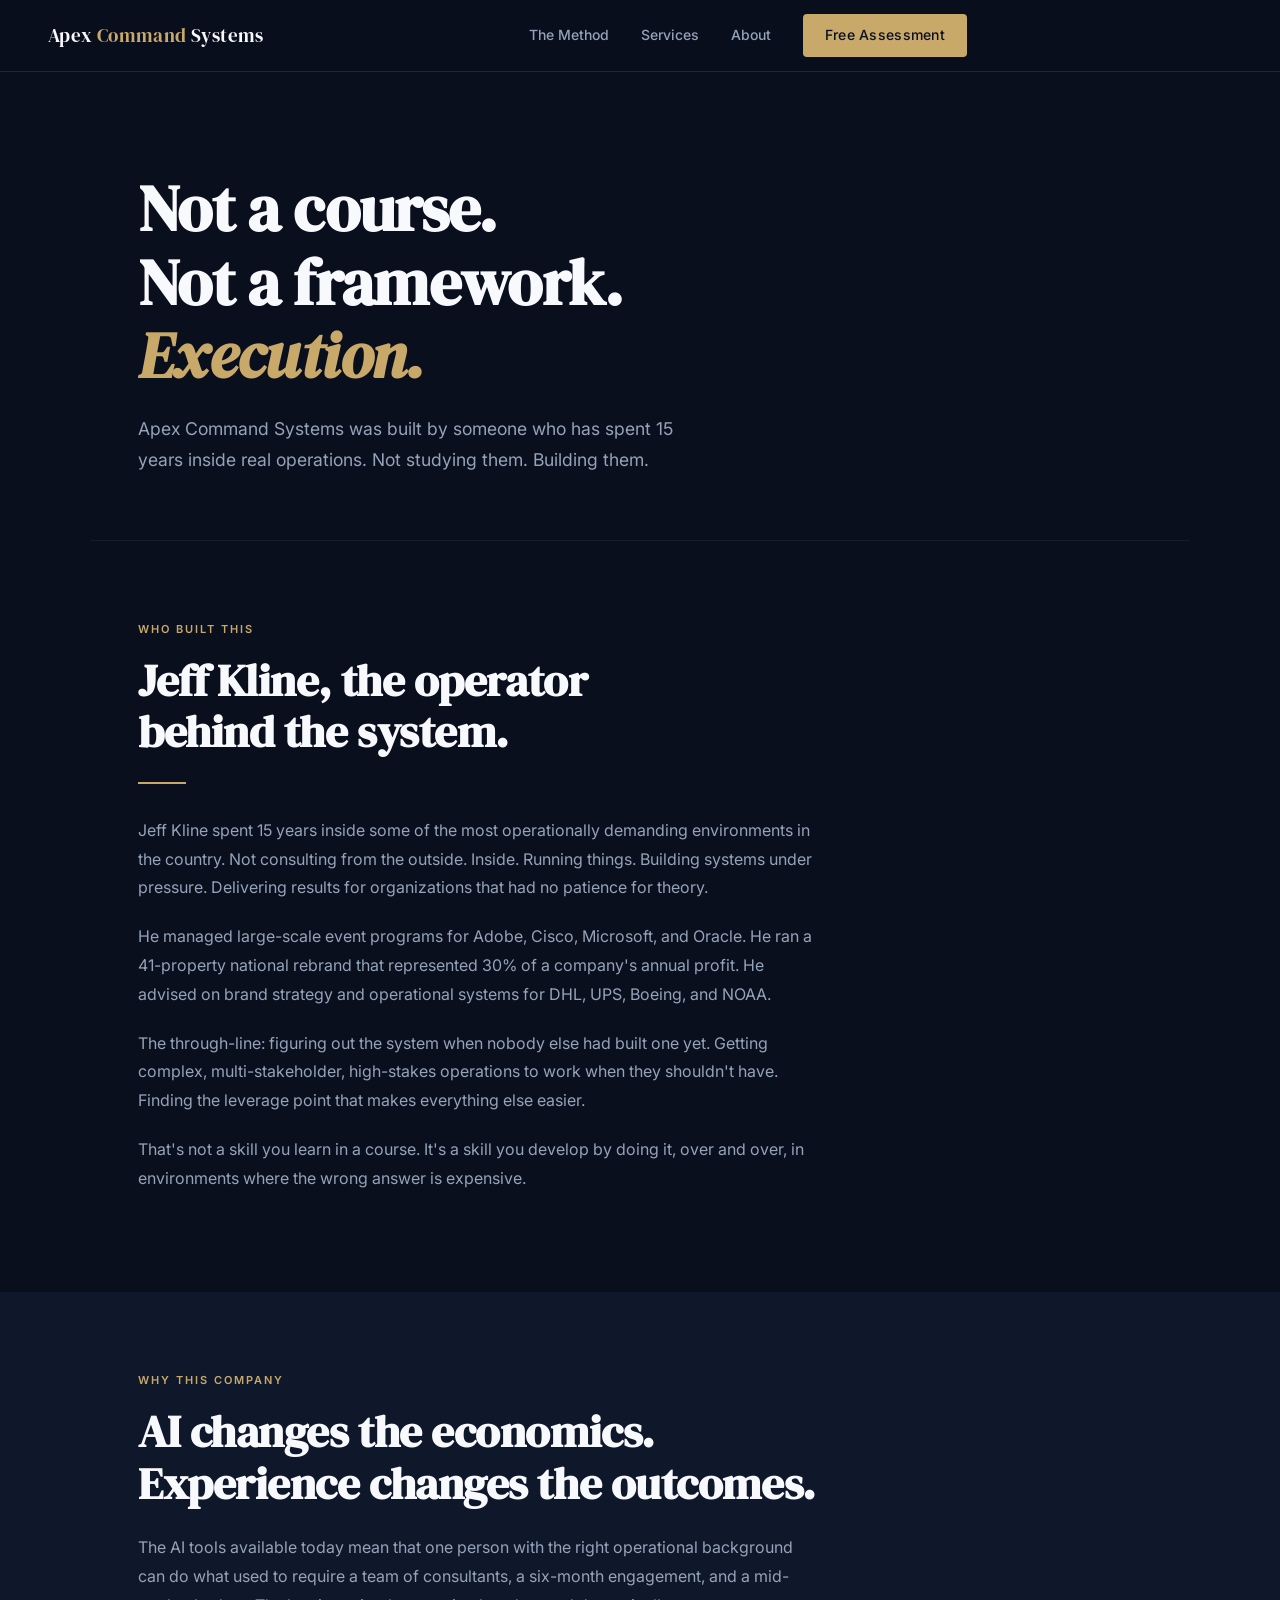
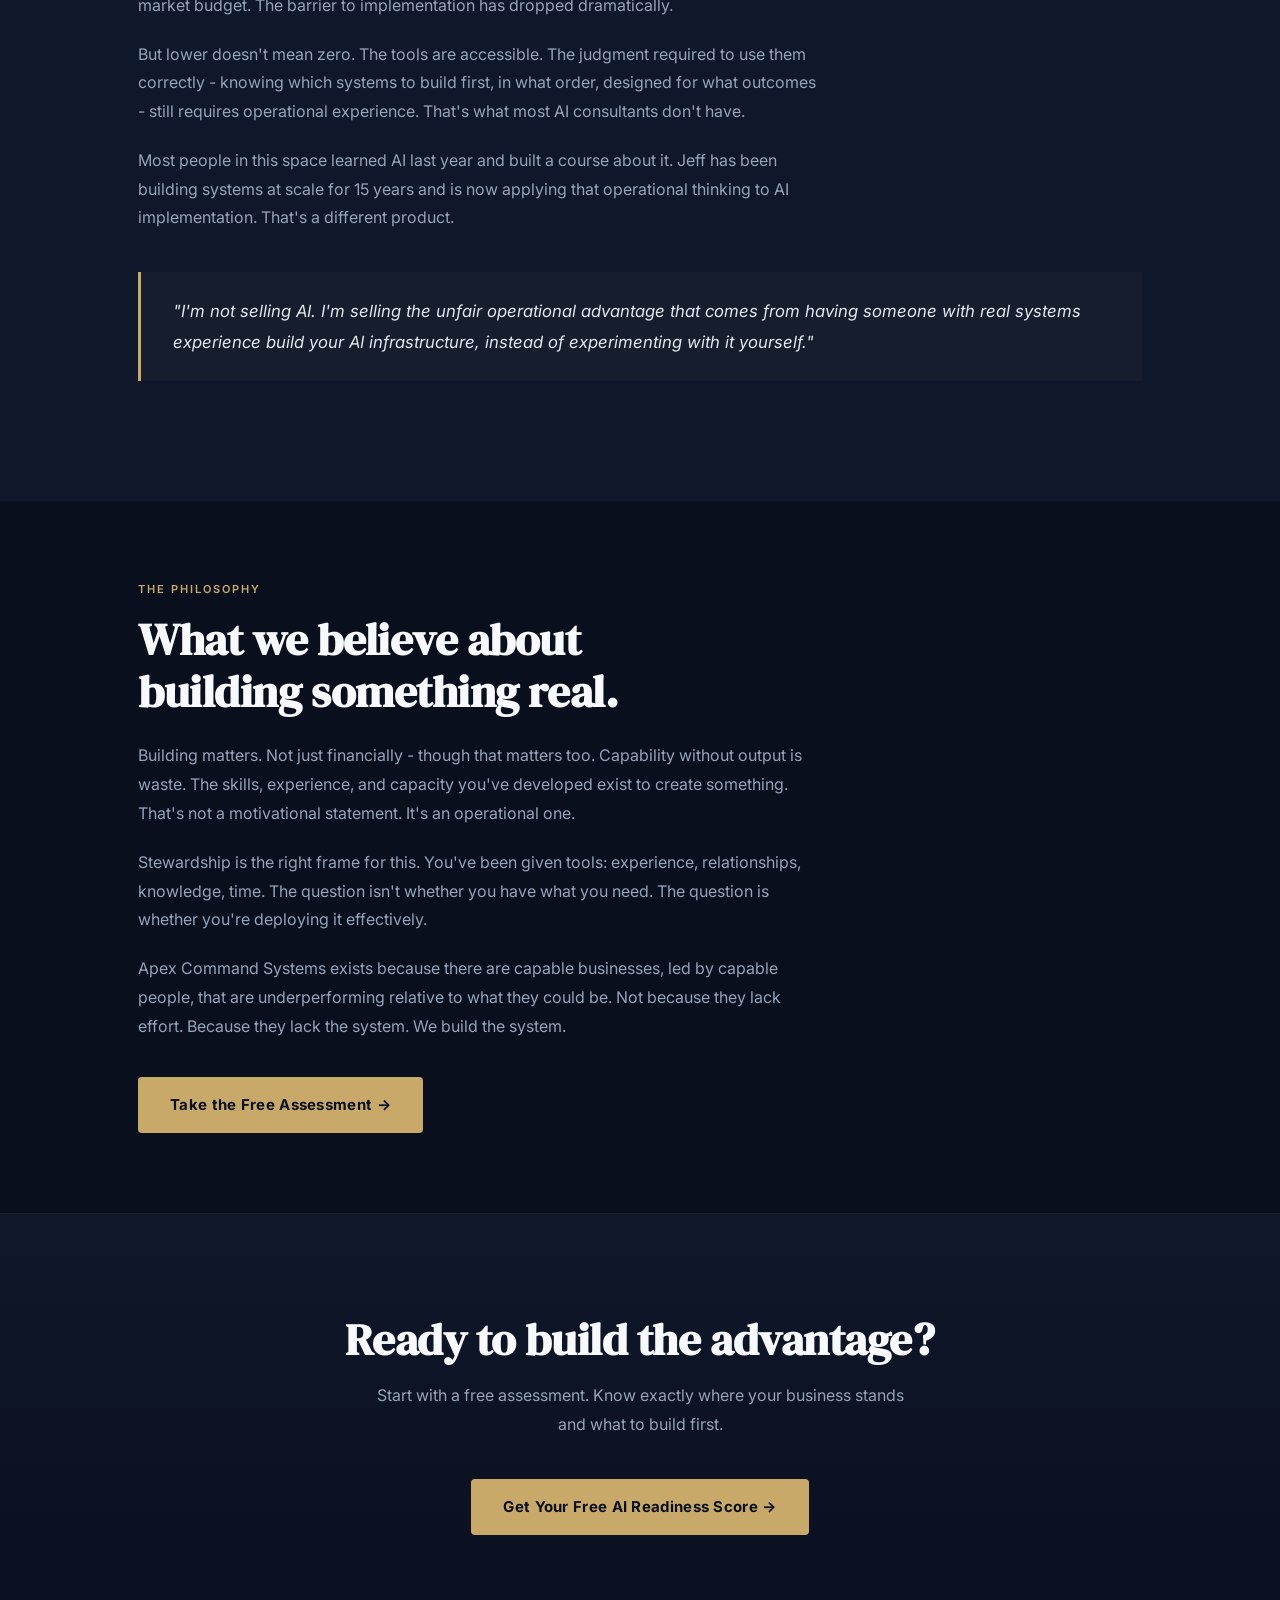
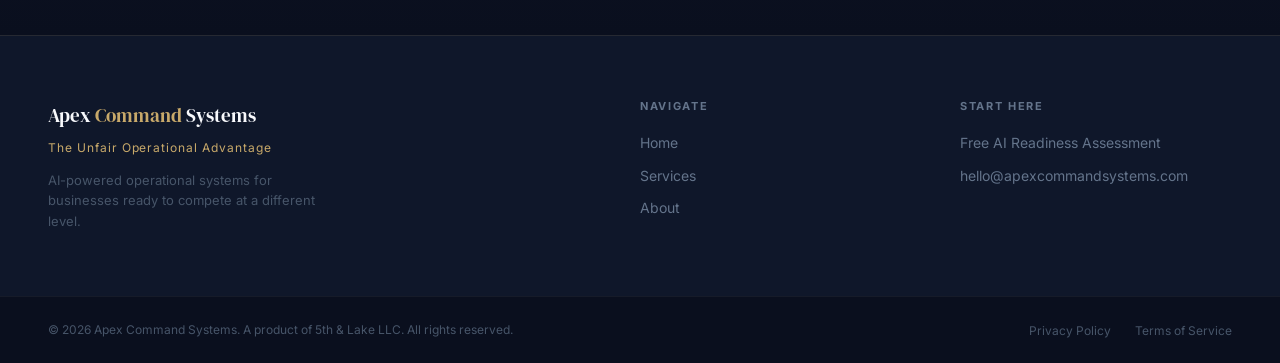
==== about.html @ 67a76ac7 "Update email addresses across site" ====
<!DOCTYPE html>
<html lang="en">
<head>
  <meta charset="UTF-8">
  <meta name="viewport" content="width=device-width, initial-scale=1.0">
  <title>About | Apex Command Systems</title>
  <meta name="description" content="Apex Command Systems was built by Jeff Kline: 15 years of large-scale operational execution applied to AI implementation for businesses that are done waiting.">
  <link rel="preconnect" href="https://fonts.googleapis.com">
  <link rel="preconnect" href="https://fonts.gstatic.com" crossorigin>
  <link href="https://fonts.googleapis.com/css2?family=DM+Serif+Display:ital@0;1&family=Inter:wght@300;400;500;600;700&display=swap" rel="stylesheet">
  <link rel="icon" type="image/svg+xml" href="/favicon.svg">
  <link rel="stylesheet" href="/style.css">
</head>
<body>

  <nav>
    <div><a href="/" class="nav-logo">Apex <span>Command</span> Systems</a></div>
    <div class="nav-links" id="navLinks">
      <a href="/#methodology">The Method</a>
      <a href="/services.html">Services</a>
      <a href="/about.html">About</a>
      <a href="/assessment.html" class="nav-cta">Free Assessment</a>
    </div>
    <div class="hamburger" onclick="toggleNav()"><span></span><span></span><span></span></div>
  </nav>

  <div class="page-header">
    <h1>Not a course.<br>Not a framework.<br><em>Execution.</em></h1>
    <p>Apex Command Systems was built by someone who has spent 15 years inside real operations. Not studying them. Building them.</p>
  </div>

  <div class="section">
    <span class="section-label">Who Built This</span>
    <h2 class="section-heading">Jeff Kline, the operator<br>behind the system.</h2>
    <div class="divider"></div>
    <p class="section-body">Jeff Kline spent 15 years inside some of the most operationally demanding environments in the country. Not consulting from the outside. Inside. Running things. Building systems under pressure. Delivering results for organizations that had no patience for theory.</p>
    <p class="section-body">He managed large-scale event programs for Adobe, Cisco, Microsoft, and Oracle. He ran a 41-property national rebrand that represented 30% of a company's annual profit. He advised on brand strategy and operational systems for DHL, UPS, Boeing, and NOAA.</p>
    <p class="section-body">The through-line: figuring out the system when nobody else had built one yet. Getting complex, multi-stakeholder, high-stakes operations to work when they shouldn't have. Finding the leverage point that makes everything else easier.</p>
    <p class="section-body">That's not a skill you learn in a course. It's a skill you develop by doing it, over and over, in environments where the wrong answer is expensive.</p>
  </div>

  <div class="dark-section">
    <div class="section">
      <span class="section-label">Why This Company</span>
      <h2 class="section-heading">AI changes the economics.<br>Experience changes the outcomes.</h2>
      <p class="section-body">The AI tools available today mean that one person with the right operational background can do what used to require a team of consultants, a six-month engagement, and a mid-market budget. The barrier to implementation has dropped dramatically.</p>
      <p class="section-body">But lower doesn't mean zero. The tools are accessible. The judgment required to use them correctly - knowing which systems to build first, in what order, designed for what outcomes - still requires operational experience. That's what most AI consultants don't have.</p>
      <p class="section-body">Most people in this space learned AI last year and built a course about it. Jeff has been building systems at scale for 15 years and is now applying that operational thinking to AI implementation. That's a different product.</p>
      <div class="pull-quote">
        <p>"I'm not selling AI. I'm selling the unfair operational advantage that comes from having someone with real systems experience build your AI infrastructure, instead of experimenting with it yourself."</p>
      </div>
    </div>
  </div>

  <div class="section">
    <span class="section-label">The Philosophy</span>
    <h2 class="section-heading">What we believe about<br>building something real.</h2>
    <p class="section-body">Building matters. Not just financially - though that matters too. Capability without output is waste. The skills, experience, and capacity you've developed exist to create something. That's not a motivational statement. It's an operational one.</p>
    <p class="section-body">Stewardship is the right frame for this. You've been given tools: experience, relationships, knowledge, time. The question isn't whether you have what you need. The question is whether you're deploying it effectively.</p>
    <p class="section-body">Apex Command Systems exists because there are capable businesses, led by capable people, that are underperforming relative to what they could be. Not because they lack effort. Because they lack the system. We build the system.</p>
    <a href="/assessment.html" class="btn-primary" style="margin-top: 16px; display: inline-block;">Take the Free Assessment →</a>
  </div>

  <div class="cta-section">
    <h2 class="section-heading">Ready to build the advantage?</h2>
    <p class="section-body">Start with a free assessment. Know exactly where your business stands and what to build first.</p>
    <a href="/assessment.html" class="btn-primary">Get Your Free AI Readiness Score →</a>
  </div>

  <footer>
    <div class="footer-brand">
      <div class="logo">Apex <span>Command</span> Systems</div>
      <div class="tagline">The Unfair Operational Advantage</div>
      <div class="desc">AI-powered operational systems for businesses ready to compete at a different level.</div>
    </div>
    <div class="footer-col">
      <h4>Navigate</h4>
      <a href="/">Home</a>
      <a href="/services.html">Services</a>
      <a href="/about.html">About</a>
    </div>
    <div class="footer-col">
      <h4>Start Here</h4>
      <a href="/assessment.html">Free AI Readiness Assessment</a>
      <a href="mailto:hello@apexcommandsystems.com">hello@apexcommandsystems.com</a>
    </div>
  </footer>
  <div class="footer-bottom">
    <p>© 2026 Apex Command Systems. A product of 5th &amp; Lake LLC. All rights reserved.</p>
    <div><a href="/privacy.html">Privacy Policy</a><a href="/terms.html">Terms of Service</a></div>
  </div>
  <script>function toggleNav(){document.getElementById('navLinks').classList.toggle('open');}</script>
</body>
</html>
---- style.css ----
/* ============================================
   APEX COMMAND SYSTEMS — Design System
   Premium / Executive / Operator
   ============================================ */

:root {
  --navy:      #0A0F1E;
  --navy-2:    #0F172A;
  --navy-3:    #1E293B;
  --navy-4:    #2D3F55;
  --gold:      #C8A96A;
  --gold-light:#DFC08A;
  --white:     #F8F9FC;
  --gray-1:    #E2E8F0;
  --gray-2:    #94A3B8;
  --gray-3:    #64748B;
  --gray-4:    #475569;
  --green:     #22C55E;
  --red:       #EF4444;
  --accent:    var(--gold);
  --bg:        var(--navy);
  --bg-2:      var(--navy-2);
  --bg-3:      var(--navy-3);
  --text:      var(--white);
}

*, *::before, *::after { box-sizing: border-box; margin: 0; padding: 0; }

html { scroll-behavior: smooth; }

body {
  font-family: 'Inter', -apple-system, sans-serif;
  background: var(--bg);
  color: var(--text);
  font-size: 16px;
  line-height: 1.6;
  -webkit-font-smoothing: antialiased;
}

/* ── TYPOGRAPHY ── */
h1, h2, h3, h4 {
  font-family: 'DM Serif Display', Georgia, serif;
  line-height: 1.15;
  letter-spacing: -0.01em;
}
h1 { font-size: clamp(2.4rem, 5vw, 4rem); color: var(--white); }
h2 { font-size: clamp(1.8rem, 3.5vw, 2.8rem); color: var(--white); }
h3 { font-size: 1.4rem; color: var(--white); }
h4 { font-size: 1.1rem; font-family: 'Inter', sans-serif; font-weight: 600; }
em { font-style: italic; color: var(--gold); }

p { color: var(--gray-2); line-height: 1.75; }

a { color: var(--gold); text-decoration: none; transition: opacity 0.2s; }
a:hover { opacity: 0.8; }

/* ── NAVIGATION ── */
nav {
  position: sticky;
  top: 0;
  z-index: 100;
  display: flex;
  align-items: center;
  justify-content: space-between;
  padding: 0 48px;
  height: 72px;
  background: rgba(10, 15, 30, 0.95);
  border-bottom: 1px solid rgba(200, 169, 106, 0.15);
  backdrop-filter: blur(12px);
}
.nav-logo {
  font-family: 'DM Serif Display', serif;
  font-size: 1.2rem;
  color: var(--white);
  letter-spacing: 0.02em;
}
.nav-logo span { color: var(--gold); }
.nav-tagline {
  font-size: 11px;
  font-weight: 500;
  letter-spacing: 0.12em;
  text-transform: uppercase;
  color: var(--gray-3);
}
.nav-links {
  display: flex;
  align-items: center;
  gap: 32px;
}
.nav-links a {
  font-size: 14px;
  font-weight: 500;
  color: var(--gray-2);
  transition: color 0.2s;
}
.nav-links a:hover { color: var(--white); }
.nav-cta {
  background: var(--gold);
  color: var(--navy) !important;
  padding: 10px 22px;
  border-radius: 4px;
  font-weight: 600;
  font-size: 13px;
  letter-spacing: 0.02em;
  transition: background 0.2s !important;
}
.nav-cta:hover { background: var(--gold-light) !important; opacity: 1 !important; }

/* ── HERO ── */
.hero {
  position: relative;
  padding: 120px 48px 100px;
  max-width: 1100px;
  margin: 0 auto;
}
.hero-eyebrow {
  display: inline-block;
  font-size: 11px;
  font-weight: 600;
  letter-spacing: 0.18em;
  text-transform: uppercase;
  color: var(--gold);
  border: 1px solid rgba(200,169,106,0.3);
  padding: 6px 16px;
  border-radius: 2px;
  margin-bottom: 32px;
}
.hero h1 { margin-bottom: 24px; max-width: 820px; }
.hero-sub {
  font-size: 1.15rem;
  color: var(--gray-2);
  max-width: 620px;
  margin-bottom: 48px;
  line-height: 1.8;
}
.hero-actions { display: flex; gap: 16px; flex-wrap: wrap; align-items: center; }
.hero-secondary {
  font-size: 14px;
  color: var(--gray-3);
  margin-top: 20px;
}
.hero-secondary a { color: var(--gold); border-bottom: 1px solid rgba(200,169,106,0.3); }

/* ── BUTTONS ── */
.btn-primary {
  display: inline-block;
  background: var(--gold);
  color: var(--navy);
  font-weight: 700;
  font-size: 15px;
  padding: 16px 32px;
  border-radius: 4px;
  letter-spacing: 0.02em;
  transition: background 0.2s, transform 0.15s;
  cursor: pointer;
  border: none;
}
.btn-primary:hover { background: var(--gold-light); transform: translateY(-1px); }

.btn-secondary {
  display: inline-block;
  background: transparent;
  color: var(--white);
  font-weight: 600;
  font-size: 15px;
  padding: 15px 32px;
  border-radius: 4px;
  border: 1px solid rgba(255,255,255,0.2);
  transition: border-color 0.2s, background 0.2s;
  cursor: pointer;
}
.btn-secondary:hover { border-color: rgba(255,255,255,0.5); background: rgba(255,255,255,0.05); }

.btn-ghost {
  display: inline-block;
  color: var(--gold);
  font-weight: 600;
  font-size: 14px;
  padding: 12px 0;
  border-bottom: 1px solid rgba(200,169,106,0.4);
  transition: border-color 0.2s;
}
.btn-ghost:hover { border-color: var(--gold); opacity: 1; }

/* ── SECTIONS ── */
.section {
  max-width: 1100px;
  margin: 0 auto;
  padding: 80px 48px;
}
.section-sm {
  max-width: 760px;
  margin: 0 auto;
  padding: 80px 48px;
}
.dark-section { background: var(--bg-2); }
.darker-section { background: var(--bg-3); }
.section-label {
  display: block;
  font-size: 11px;
  font-weight: 600;
  letter-spacing: 0.18em;
  text-transform: uppercase;
  color: var(--gold);
  margin-bottom: 16px;
}
.section-heading { margin-bottom: 24px; }
.section-body { color: var(--gray-2); line-height: 1.8; margin-bottom: 20px; max-width: 680px; }

/* ── DIVIDER ── */
.divider {
  width: 48px;
  height: 2px;
  background: var(--gold);
  margin: 0 0 32px;
}

/* ── PROBLEM SECTION ── */
.problem-grid {
  display: grid;
  grid-template-columns: repeat(auto-fit, minmax(280px, 1fr));
  gap: 32px;
  margin-top: 48px;
}
.problem-card {
  padding: 32px;
  border: 1px solid rgba(200,169,106,0.15);
  border-radius: 4px;
  background: rgba(255,255,255,0.02);
}
.problem-card h3 { font-size: 1.1rem; margin-bottom: 12px; }
.problem-card p { font-size: 14px; color: var(--gray-3); line-height: 1.7; }

/* ── METHODOLOGY ── */
.method-grid {
  display: grid;
  grid-template-columns: repeat(auto-fit, minmax(220px, 1fr));
  gap: 24px;
  margin-top: 48px;
}
.method-card {
  padding: 28px;
  background: rgba(200,169,106,0.05);
  border-top: 2px solid var(--gold);
}
.method-num {
  font-size: 11px;
  font-weight: 700;
  letter-spacing: 0.15em;
  color: var(--gold);
  margin-bottom: 12px;
}
.method-card h3 { font-size: 1rem; margin-bottom: 10px; }
.method-card p { font-size: 13px; color: var(--gray-3); line-height: 1.65; }

/* ── SERVICES / OFFER CARDS ── */
.services-grid {
  display: grid;
  grid-template-columns: repeat(auto-fit, minmax(300px, 1fr));
  gap: 24px;
  margin-top: 48px;
}
.service-card {
  padding: 36px;
  border: 1px solid rgba(255,255,255,0.08);
  border-radius: 4px;
  background: var(--bg-3);
  position: relative;
}
.service-card.featured {
  border-color: rgba(200,169,106,0.4);
  background: rgba(200,169,106,0.06);
}
.service-badge {
  position: absolute;
  top: -1px;
  right: 24px;
  font-size: 10px;
  font-weight: 700;
  letter-spacing: 0.12em;
  text-transform: uppercase;
  background: var(--gold);
  color: var(--navy);
  padding: 5px 12px;
  border-radius: 0 0 4px 4px;
}
.service-price {
  font-size: 1.8rem;
  font-family: 'DM Serif Display', serif;
  color: var(--gold);
  margin-bottom: 4px;
}
.service-name { font-size: 1.1rem; font-weight: 700; color: var(--white); margin-bottom: 16px; }
.service-desc { font-size: 14px; color: var(--gray-3); line-height: 1.7; margin-bottom: 24px; }
.service-includes { list-style: none; margin-bottom: 28px; }
.service-includes li {
  font-size: 13px;
  color: var(--gray-2);
  padding: 6px 0;
  border-bottom: 1px solid rgba(255,255,255,0.05);
  padding-left: 20px;
  position: relative;
}
.service-includes li::before {
  content: "→";
  position: absolute;
  left: 0;
  color: var(--gold);
  font-size: 12px;
}

/* ── CREDENTIALS ── */
.credential-logos {
  display: flex;
  flex-wrap: wrap;
  gap: 12px;
  margin-top: 32px;
}
.credential-logo {
  padding: 10px 20px;
  border: 1px solid rgba(255,255,255,0.1);
  border-radius: 3px;
  font-size: 13px;
  font-weight: 600;
  color: var(--gray-3);
  letter-spacing: 0.05em;
}

/* ── STATS ── */
.stats-row {
  display: flex;
  flex-wrap: wrap;
  gap: 48px;
  margin: 48px 0;
  padding: 48px;
  border-top: 1px solid rgba(200,169,106,0.15);
  border-bottom: 1px solid rgba(200,169,106,0.15);
}
.stat { text-align: left; }
.stat-num {
  font-family: 'DM Serif Display', serif;
  font-size: 3rem;
  color: var(--gold);
  line-height: 1;
  margin-bottom: 8px;
}
.stat-label { font-size: 13px; color: var(--gray-3); max-width: 160px; line-height: 1.5; }

/* ── CHECKLIST ── */
.checklist { list-style: none; margin-bottom: 32px; }
.checklist li {
  padding: 10px 0 10px 28px;
  border-bottom: 1px solid rgba(255,255,255,0.05);
  font-size: 15px;
  color: var(--gray-2);
  position: relative;
}
.checklist li::before {
  content: "✓";
  position: absolute;
  left: 0;
  color: var(--gold);
  font-weight: 700;
}

/* ── PULL QUOTE ── */
.pull-quote {
  border-left: 3px solid var(--gold);
  padding: 24px 32px;
  background: rgba(200,169,106,0.04);
  margin: 40px 0;
}
.pull-quote p {
  font-size: 1.05rem;
  font-style: italic;
  color: var(--gray-1);
  line-height: 1.8;
}

/* ── CTA SECTION ── */
.cta-section {
  text-align: center;
  padding: 100px 48px;
  background: linear-gradient(180deg, var(--bg-2) 0%, var(--bg) 100%);
  border-top: 1px solid rgba(200,169,106,0.1);
}
.cta-section h2 { margin-bottom: 16px; }
.cta-section .section-body { margin: 0 auto 40px; max-width: 540px; }

/* ── FORM ── */
.opt-in-form {
  display: flex;
  gap: 12px;
  flex-wrap: wrap;
  justify-content: center;
}
.opt-in-form input[type="email"] {
  flex: 1;
  min-width: 260px;
  padding: 16px 20px;
  background: var(--bg-3);
  border: 1px solid rgba(255,255,255,0.12);
  border-radius: 4px;
  color: var(--white);
  font-size: 15px;
  outline: none;
  transition: border-color 0.2s;
}
.opt-in-form input[type="email"]:focus { border-color: var(--gold); }
.opt-in-form button { cursor: pointer; }
.form-note { font-size: 13px; color: var(--gray-4); }

/* ── PAGE HEADER ── */
.page-header {
  padding: 100px 48px 64px;
  max-width: 1100px;
  margin: 0 auto;
  border-bottom: 1px solid rgba(255,255,255,0.06);
}
.page-header h1 { margin-bottom: 20px; max-width: 720px; }
.page-header p { font-size: 1.1rem; max-width: 580px; color: var(--gray-2); line-height: 1.8; }

/* ── FOOTER ── */
footer {
  background: var(--navy-2);
  border-top: 1px solid rgba(200,169,106,0.12);
  padding: 64px 48px;
  display: grid;
  grid-template-columns: 2fr 1fr 1fr;
  gap: 48px;
  max-width: 100%;
}
.footer-brand .logo {
  font-family: 'DM Serif Display', serif;
  font-size: 1.2rem;
  color: var(--white);
  margin-bottom: 8px;
}
.footer-brand .logo span { color: var(--gold); }
.footer-brand .tagline { font-size: 12px; color: var(--gold); letter-spacing: 0.08em; margin-bottom: 12px; }
.footer-brand .desc { font-size: 13px; color: var(--gray-4); line-height: 1.6; max-width: 280px; }
.footer-col h4 { font-size: 11px; font-weight: 700; letter-spacing: 0.15em; text-transform: uppercase; color: var(--gray-3); margin-bottom: 20px; font-family: 'Inter', sans-serif; }
.footer-col a { display: block; font-size: 14px; color: var(--gray-3); margin-bottom: 10px; transition: color 0.2s; }
.footer-col a:hover { color: var(--white); }
.footer-bottom {
  background: var(--navy);
  border-top: 1px solid rgba(255,255,255,0.05);
  padding: 20px 48px;
  display: flex;
  justify-content: space-between;
  align-items: center;
  flex-wrap: wrap;
  gap: 12px;
}
.footer-bottom p { font-size: 12px; color: var(--gray-4); }
.footer-bottom a { font-size: 12px; color: var(--gray-4); margin-left: 24px; }
.footer-bottom a:hover { color: var(--gray-2); }

/* ── MOBILE ── */
@media (max-width: 768px) {
  nav { padding: 0 24px; }
  .nav-links { display: none; }
  .hamburger { display: flex; flex-direction: column; gap: 5px; cursor: pointer; padding: 8px; }
  .hamburger span { width: 22px; height: 2px; background: var(--white); border-radius: 2px; transition: 0.3s; }
  .nav-links.open {
    display: flex;
    flex-direction: column;
    position: absolute;
    top: 72px;
    left: 0;
    right: 0;
    background: var(--navy-2);
    padding: 24px;
    gap: 20px;
    border-bottom: 1px solid rgba(255,255,255,0.06);
  }
  .hero { padding: 64px 24px 64px; }
  .section { padding: 56px 24px; }
  .section-sm { padding: 56px 24px; }
  .problem-grid, .method-grid, .services-grid { grid-template-columns: 1fr; }
  .stats-row { flex-direction: column; gap: 32px; padding: 32px 24px; }
  footer { grid-template-columns: 1fr; gap: 32px; padding: 48px 24px; }
  .footer-bottom { flex-direction: column; align-items: flex-start; padding: 20px 24px; }
  .footer-bottom a { margin-left: 0; margin-right: 16px; }
  .cta-section { padding: 64px 24px; }
  .page-header { padding: 64px 24px 48px; }
}
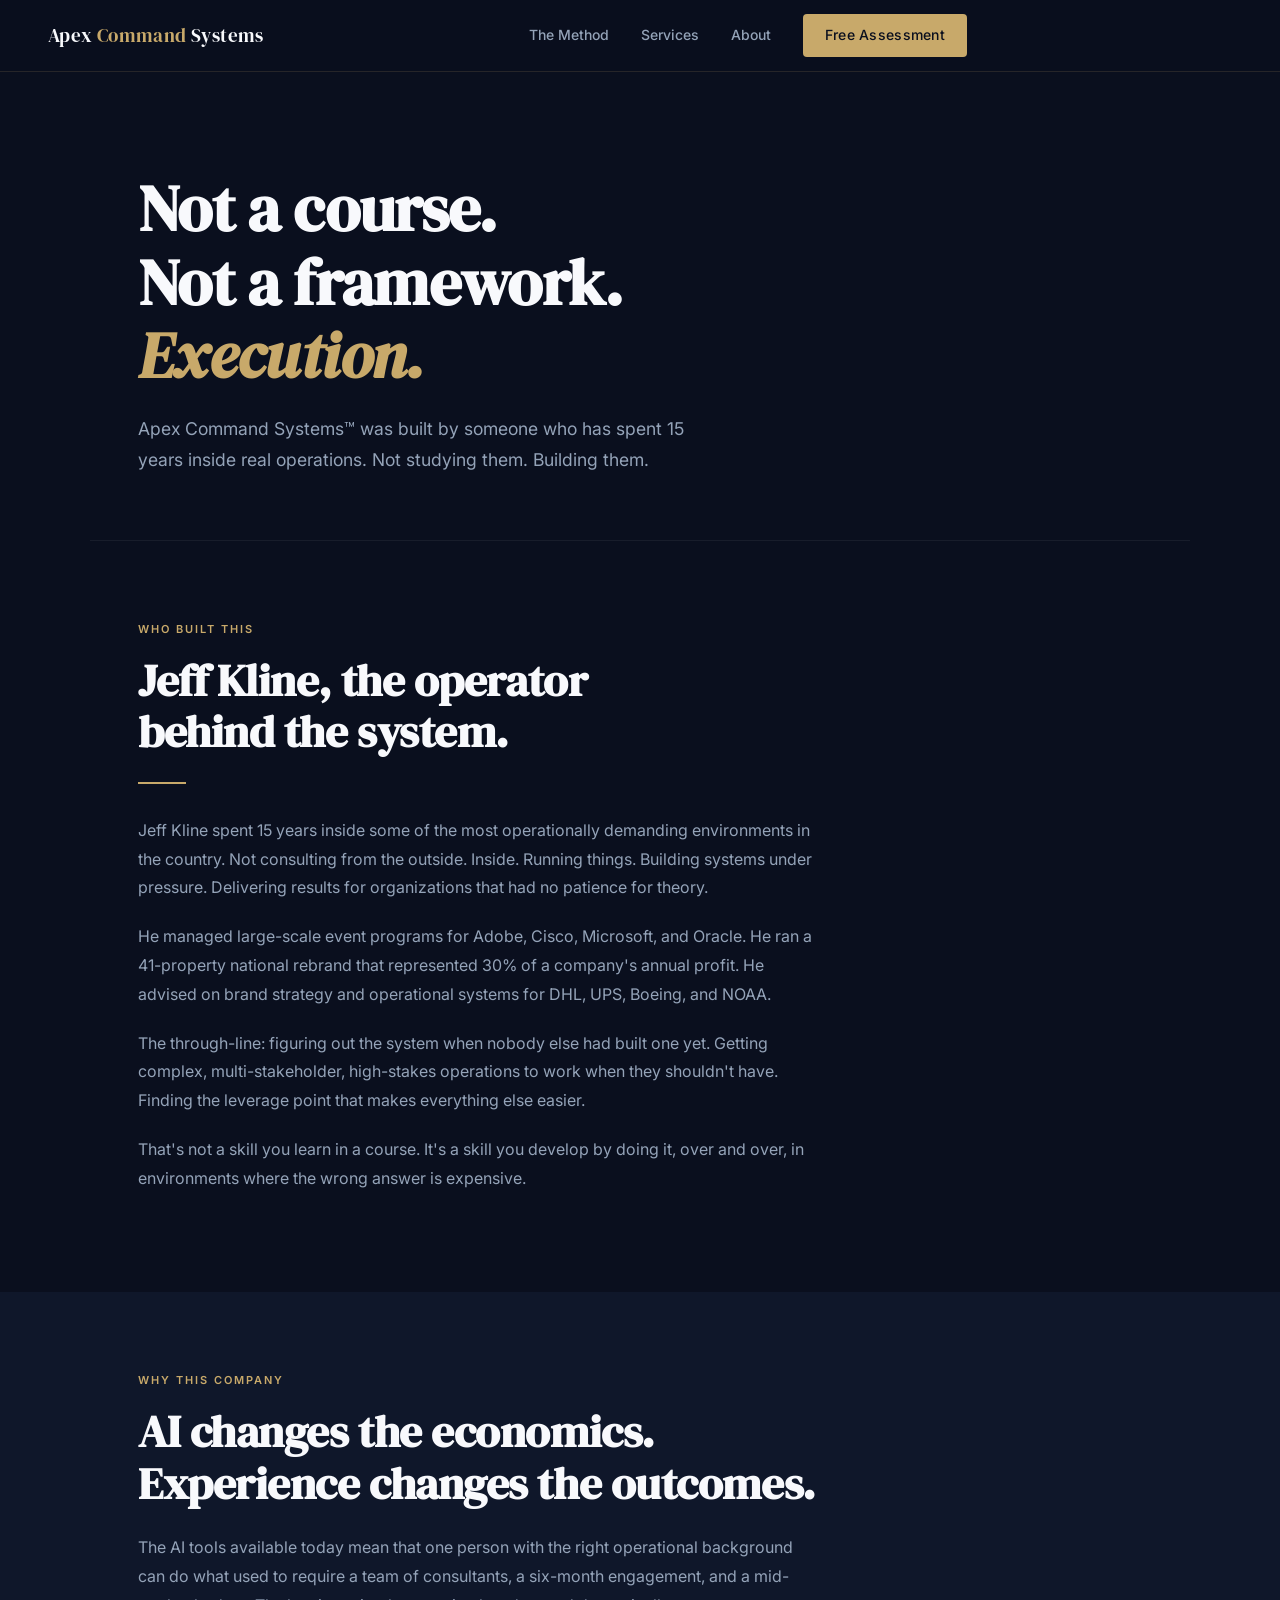
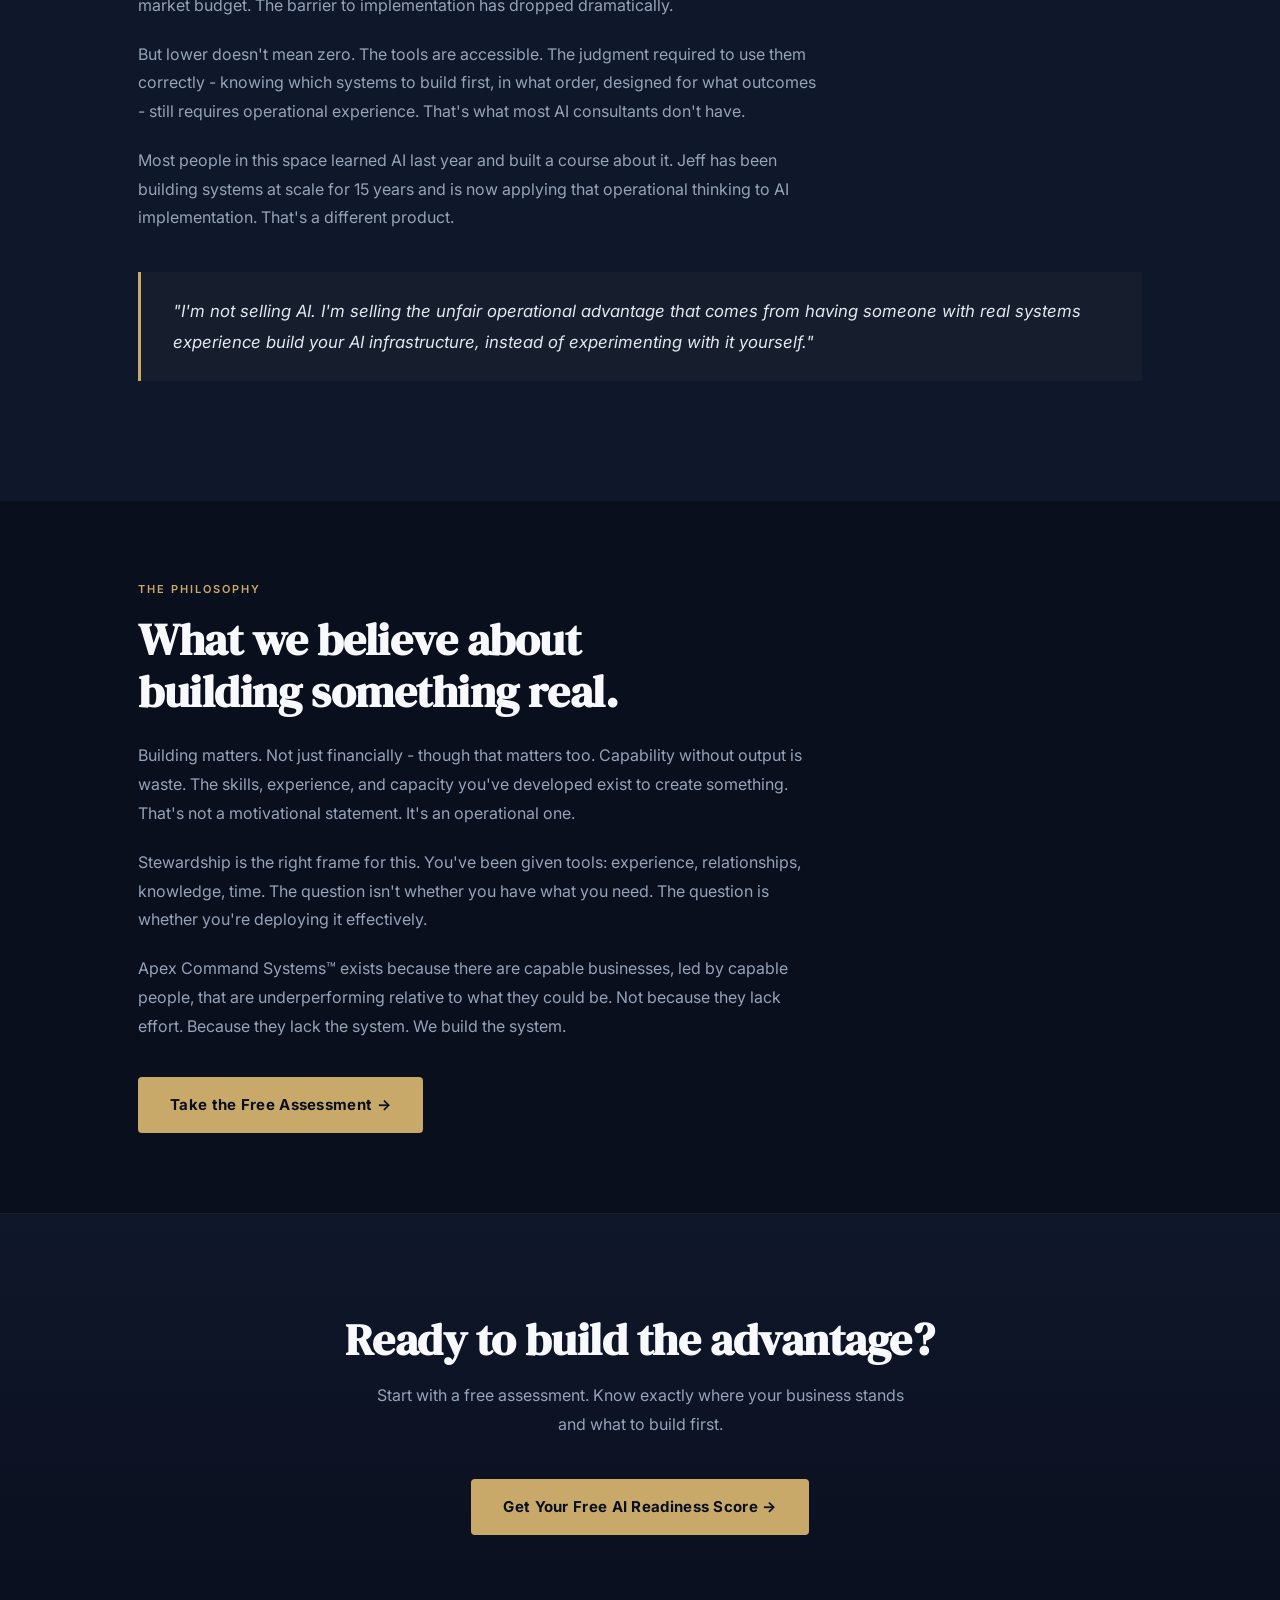
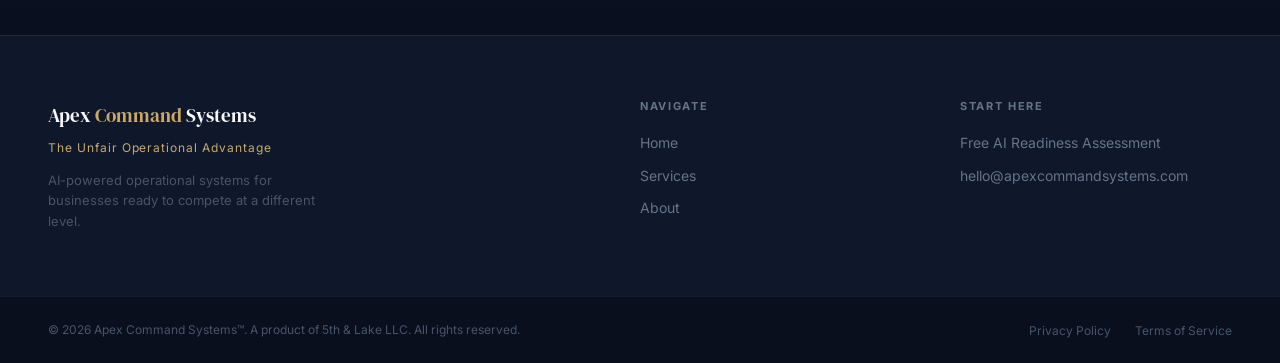
==== commit 56ef1673: "Add trademark symbols to brand names" ====
--- a/about.html
+++ b/about.html
@@ -3,8 +3,8 @@
 <head>
   <meta charset="UTF-8">
   <meta name="viewport" content="width=device-width, initial-scale=1.0">
-  <title>About | Apex Command Systems</title>
-  <meta name="description" content="Apex Command Systems was built by Jeff Kline: 15 years of large-scale operational execution applied to AI implementation for businesses that are done waiting.">
+  <title>About | Apex Command Systems&trade;</title>
+  <meta name="description" content="Apex Command Systems&trade; was built by Jeff Kline: 15 years of large-scale operational execution applied to AI implementation for businesses that are done waiting.">
   <link rel="preconnect" href="https://fonts.googleapis.com">
   <link rel="preconnect" href="https://fonts.gstatic.com" crossorigin>
   <link href="https://fonts.googleapis.com/css2?family=DM+Serif+Display:ital@0;1&family=Inter:wght@300;400;500;600;700&display=swap" rel="stylesheet">
@@ -26,7 +26,7 @@
 
   <div class="page-header">
     <h1>Not a course.<br>Not a framework.<br><em>Execution.</em></h1>
-    <p>Apex Command Systems was built by someone who has spent 15 years inside real operations. Not studying them. Building them.</p>
+    <p>Apex Command Systems&trade; was built by someone who has spent 15 years inside real operations. Not studying them. Building them.</p>
   </div>
 
   <div class="section">
@@ -57,7 +57,7 @@
     <h2 class="section-heading">What we believe about<br>building something real.</h2>
     <p class="section-body">Building matters. Not just financially - though that matters too. Capability without output is waste. The skills, experience, and capacity you've developed exist to create something. That's not a motivational statement. It's an operational one.</p>
     <p class="section-body">Stewardship is the right frame for this. You've been given tools: experience, relationships, knowledge, time. The question isn't whether you have what you need. The question is whether you're deploying it effectively.</p>
-    <p class="section-body">Apex Command Systems exists because there are capable businesses, led by capable people, that are underperforming relative to what they could be. Not because they lack effort. Because they lack the system. We build the system.</p>
+    <p class="section-body">Apex Command Systems&trade; exists because there are capable businesses, led by capable people, that are underperforming relative to what they could be. Not because they lack effort. Because they lack the system. We build the system.</p>
     <a href="/assessment.html" class="btn-primary" style="margin-top: 16px; display: inline-block;">Take the Free Assessment →</a>
   </div>
 
@@ -86,7 +86,7 @@
     </div>
   </footer>
   <div class="footer-bottom">
-    <p>© 2026 Apex Command Systems. A product of 5th &amp; Lake LLC. All rights reserved.</p>
+    <p>© 2026 Apex Command Systems&trade;. A product of 5th &amp; Lake LLC. All rights reserved.</p>
     <div><a href="/privacy.html">Privacy Policy</a><a href="/terms.html">Terms of Service</a></div>
   </div>
   <script>function toggleNav(){document.getElementById('navLinks').classList.toggle('open');}</script>
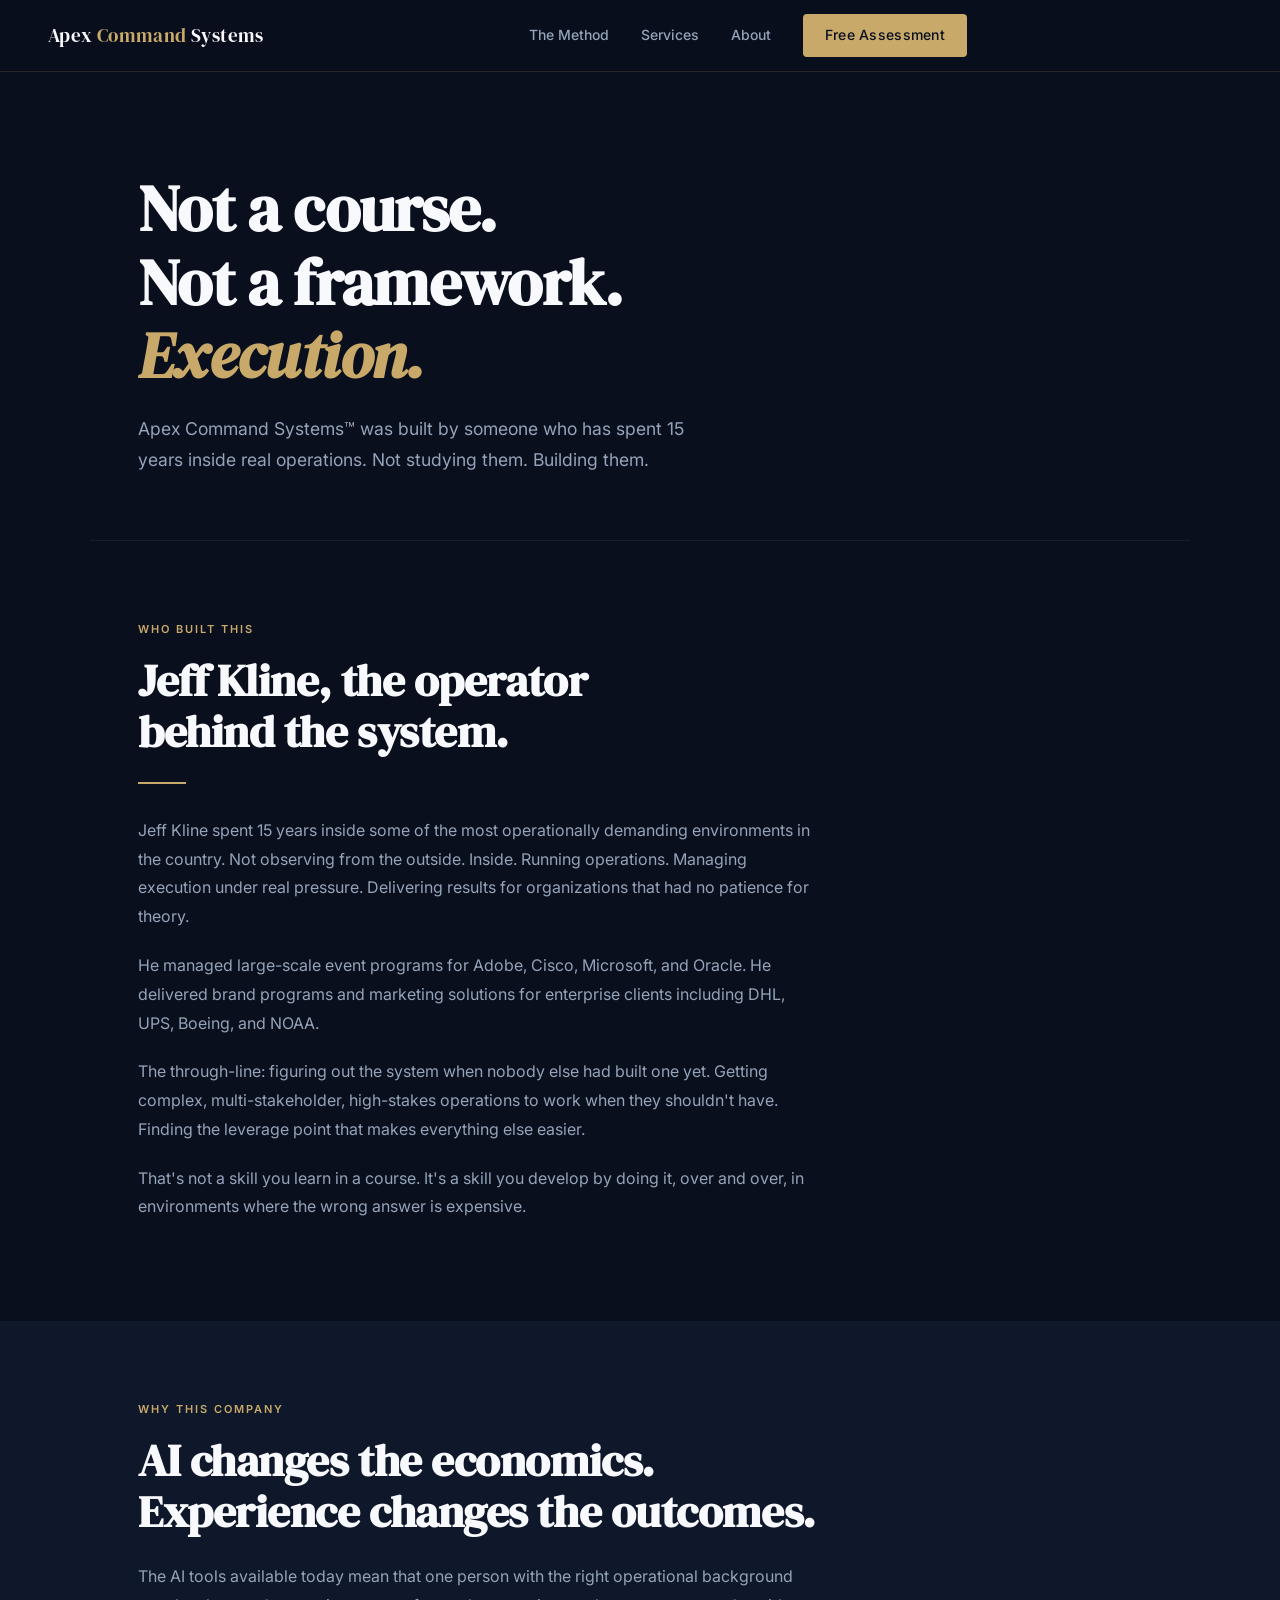
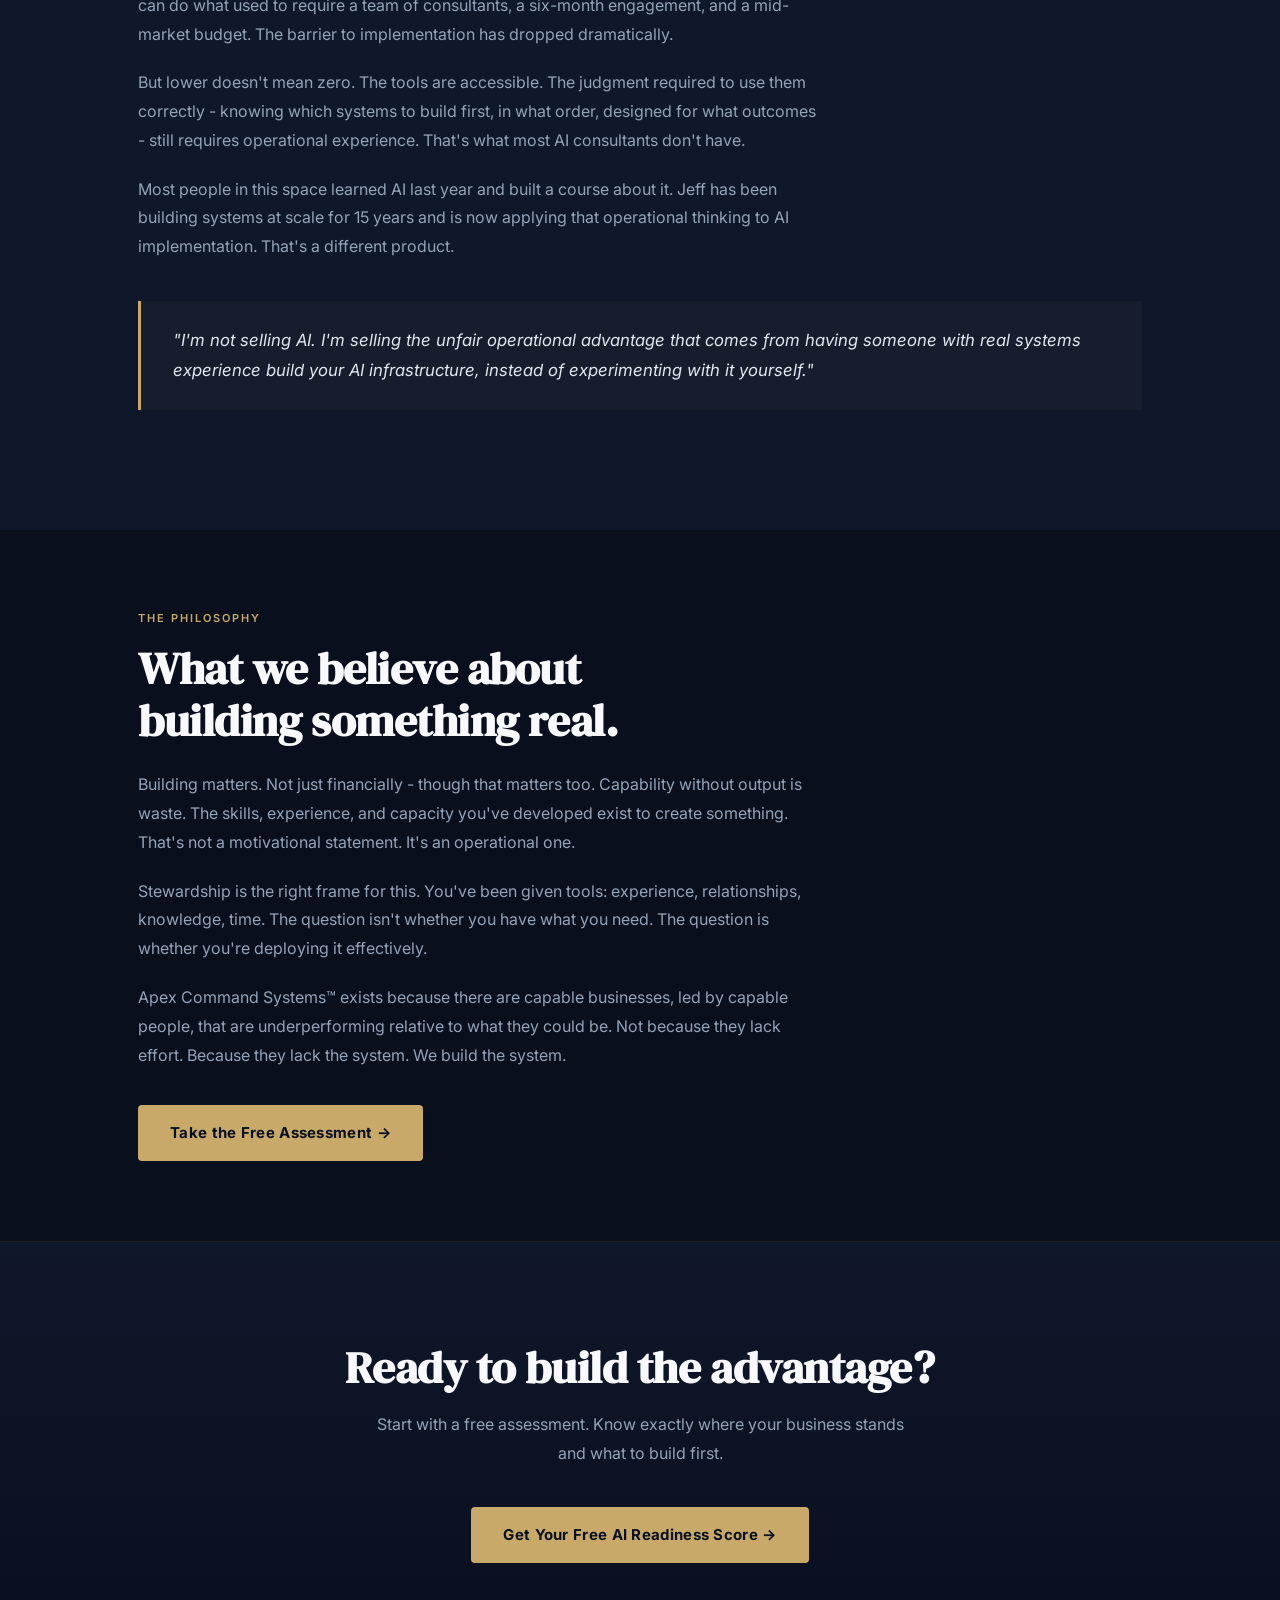
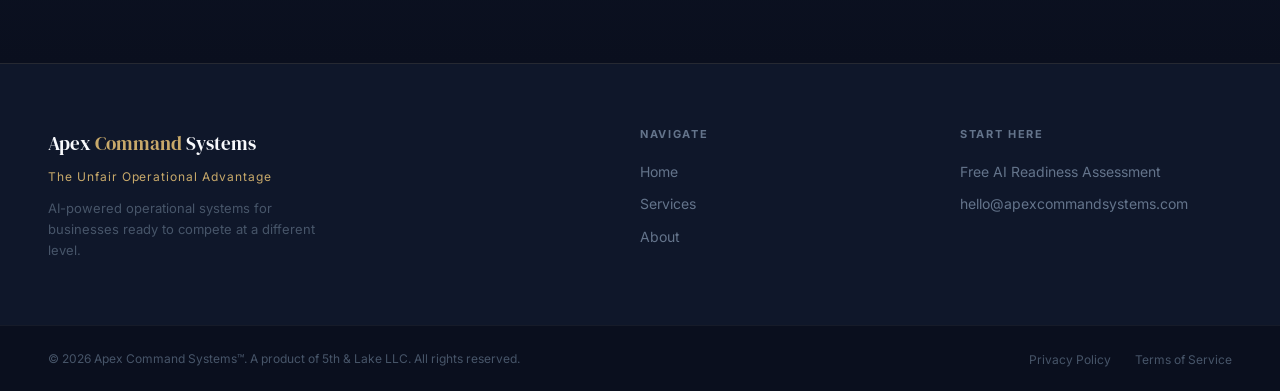
==== commit 87ca9f70: "Credential audit: accurate reframing of enterprise experience" ====
--- a/about.html
+++ b/about.html
@@ -8,7 +8,8 @@
   <link rel="preconnect" href="https://fonts.googleapis.com">
   <link rel="preconnect" href="https://fonts.gstatic.com" crossorigin>
   <link href="https://fonts.googleapis.com/css2?family=DM+Serif+Display:ital@0;1&family=Inter:wght@300;400;500;600;700&display=swap" rel="stylesheet">
-  <link rel="icon" type="image/svg+xml" href="/favicon.svg">
+  <link rel="icon" type="image/png" href="/favicon.png" sizes="any">
+  <link rel="apple-touch-icon" href="/favicon.png">
   <link rel="stylesheet" href="/style.css">
 </head>
 <body>
@@ -33,8 +34,8 @@
     <span class="section-label">Who Built This</span>
     <h2 class="section-heading">Jeff Kline, the operator<br>behind the system.</h2>
     <div class="divider"></div>
-    <p class="section-body">Jeff Kline spent 15 years inside some of the most operationally demanding environments in the country. Not consulting from the outside. Inside. Running things. Building systems under pressure. Delivering results for organizations that had no patience for theory.</p>
-    <p class="section-body">He managed large-scale event programs for Adobe, Cisco, Microsoft, and Oracle. He ran a 41-property national rebrand that represented 30% of a company's annual profit. He advised on brand strategy and operational systems for DHL, UPS, Boeing, and NOAA.</p>
+    <p class="section-body">Jeff Kline spent 15 years inside some of the most operationally demanding environments in the country. Not observing from the outside. Inside. Running operations. Managing execution under real pressure. Delivering results for organizations that had no patience for theory.</p>
+    <p class="section-body">He managed large-scale event programs for Adobe, Cisco, Microsoft, and Oracle. He delivered brand programs and marketing solutions for enterprise clients including DHL, UPS, Boeing, and NOAA.</p>
     <p class="section-body">The through-line: figuring out the system when nobody else had built one yet. Getting complex, multi-stakeholder, high-stakes operations to work when they shouldn't have. Finding the leverage point that makes everything else easier.</p>
     <p class="section-body">That's not a skill you learn in a course. It's a skill you develop by doing it, over and over, in environments where the wrong answer is expensive.</p>
   </div>
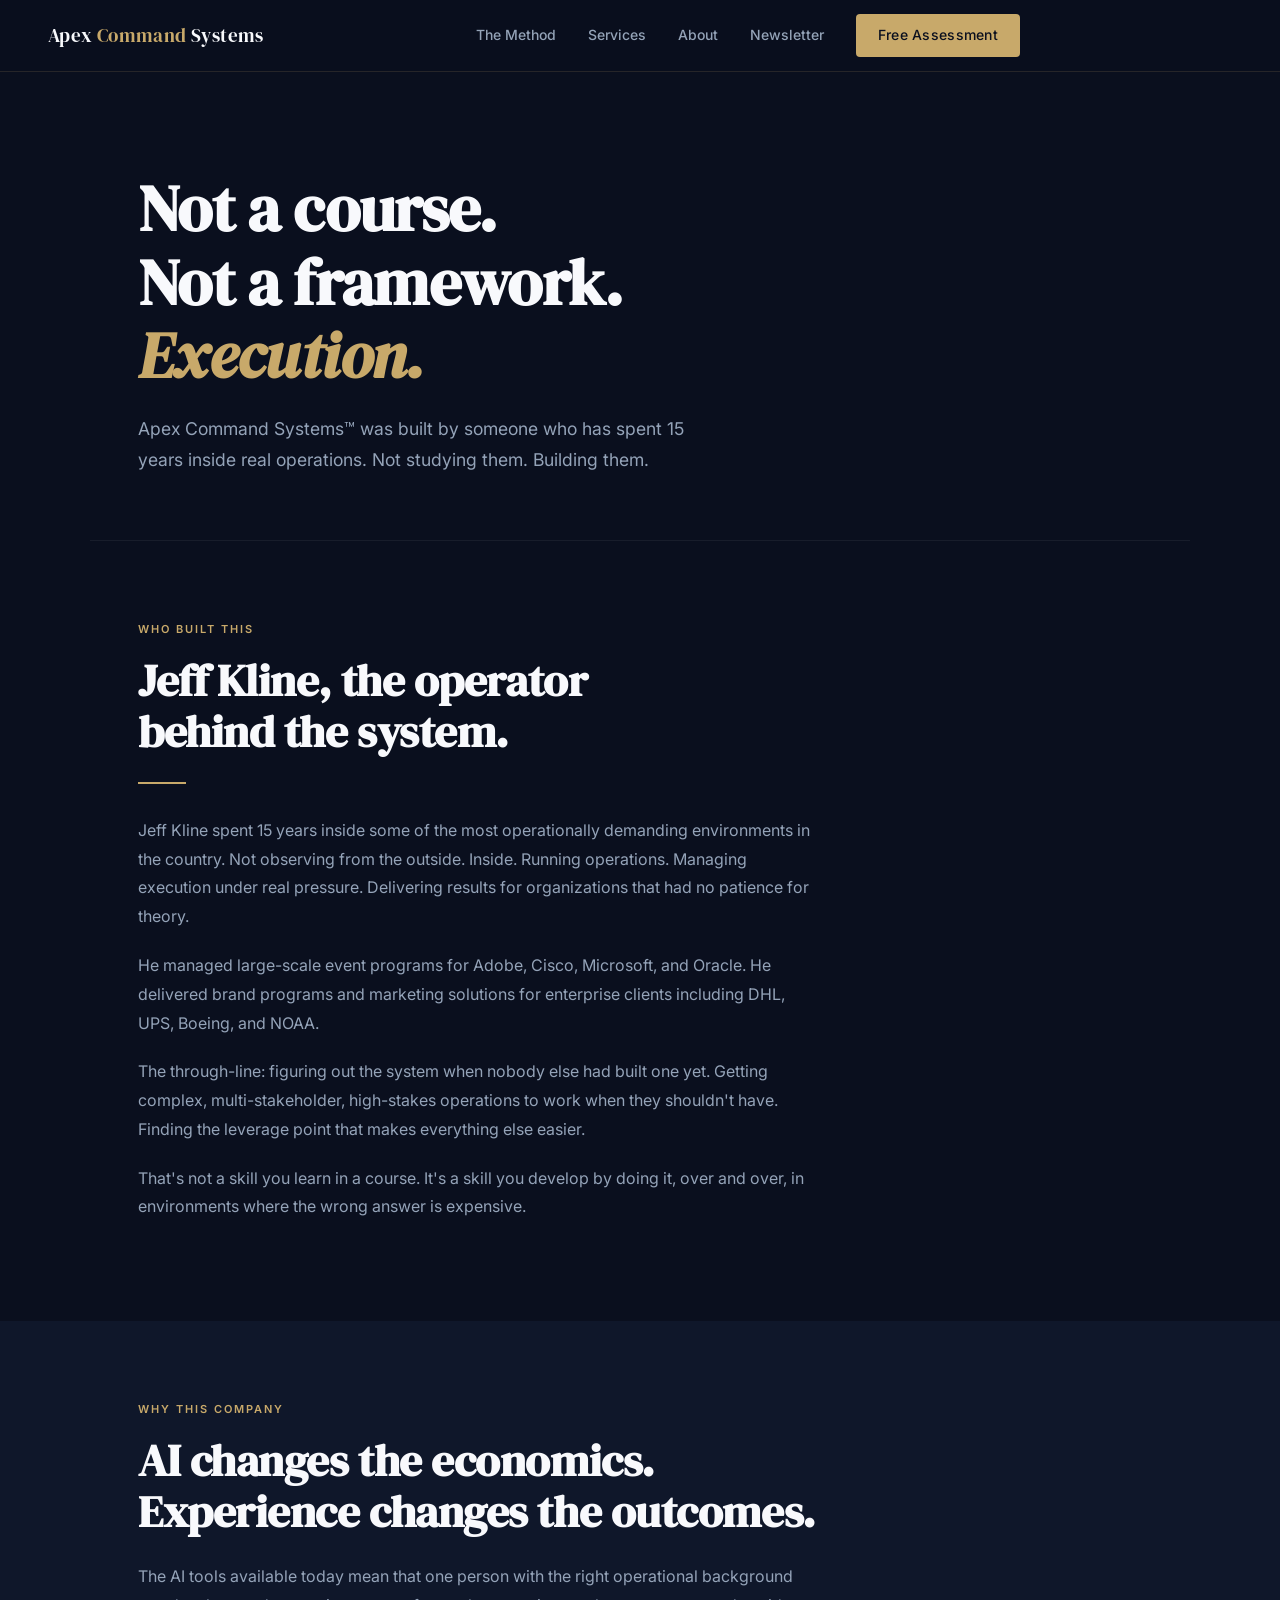
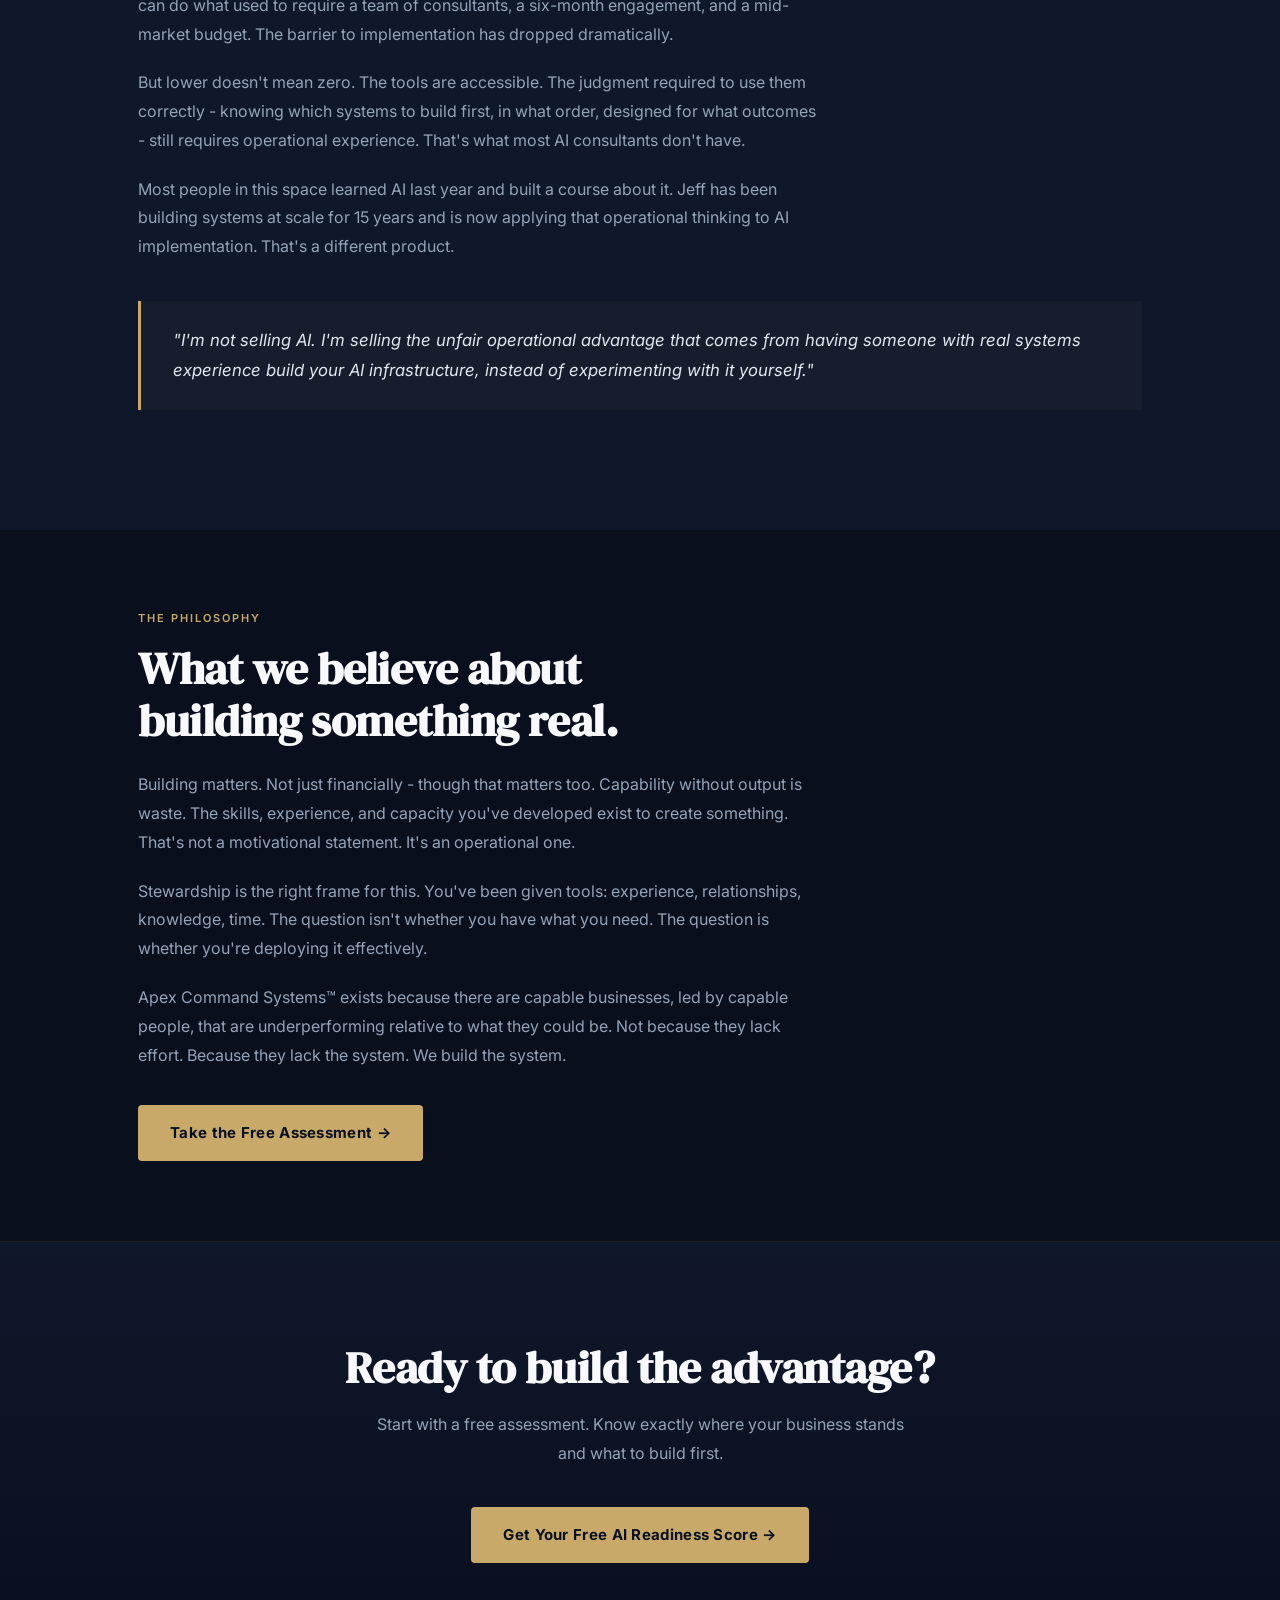
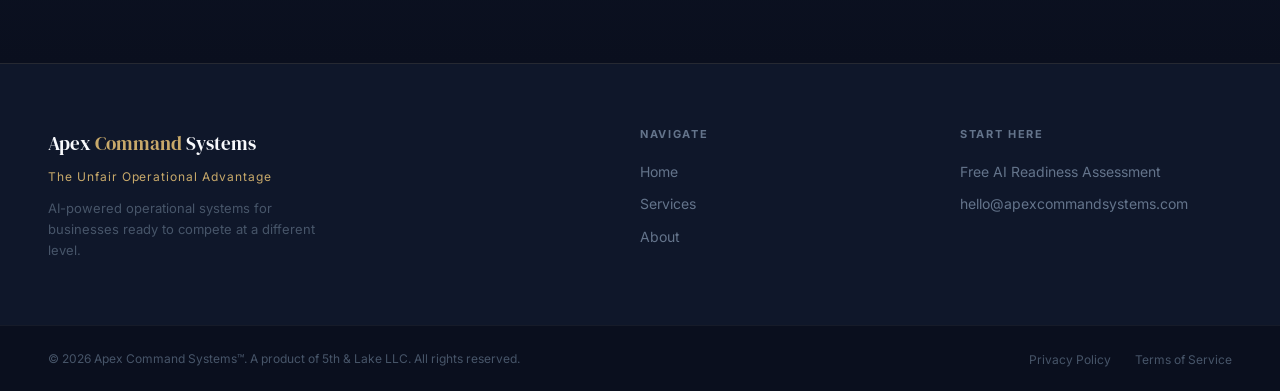
==== commit a9e46367: "Add Wealth Builder newsletter link to nav and footer" ====
--- a/about.html
+++ b/about.html
@@ -20,6 +20,7 @@
       <a href="/#methodology">The Method</a>
       <a href="/services.html">Services</a>
       <a href="/about.html">About</a>
+      <a href="https://solomonapex.com/wealth-builder.html" target="_blank">Newsletter</a>
       <a href="/assessment.html" class="nav-cta">Free Assessment</a>
     </div>
     <div class="hamburger" onclick="toggleNav()"><span></span><span></span><span></span></div>
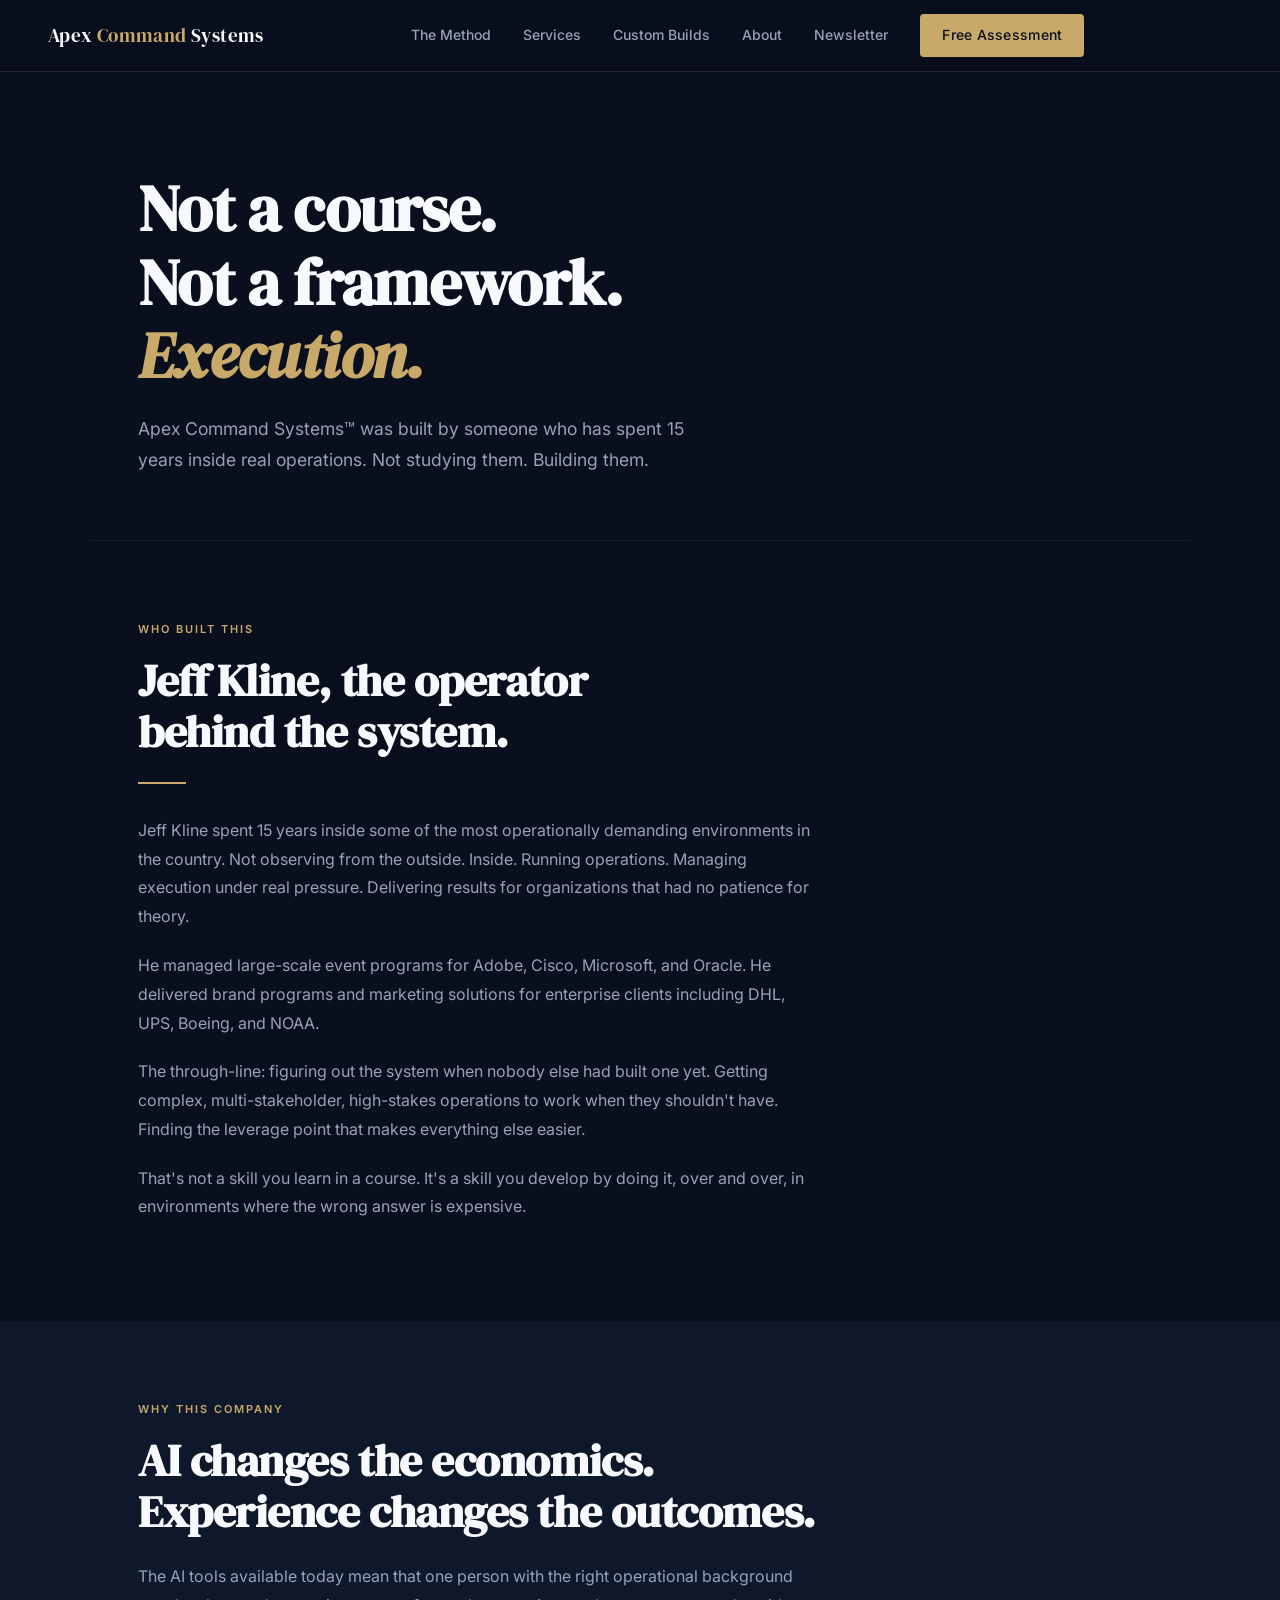
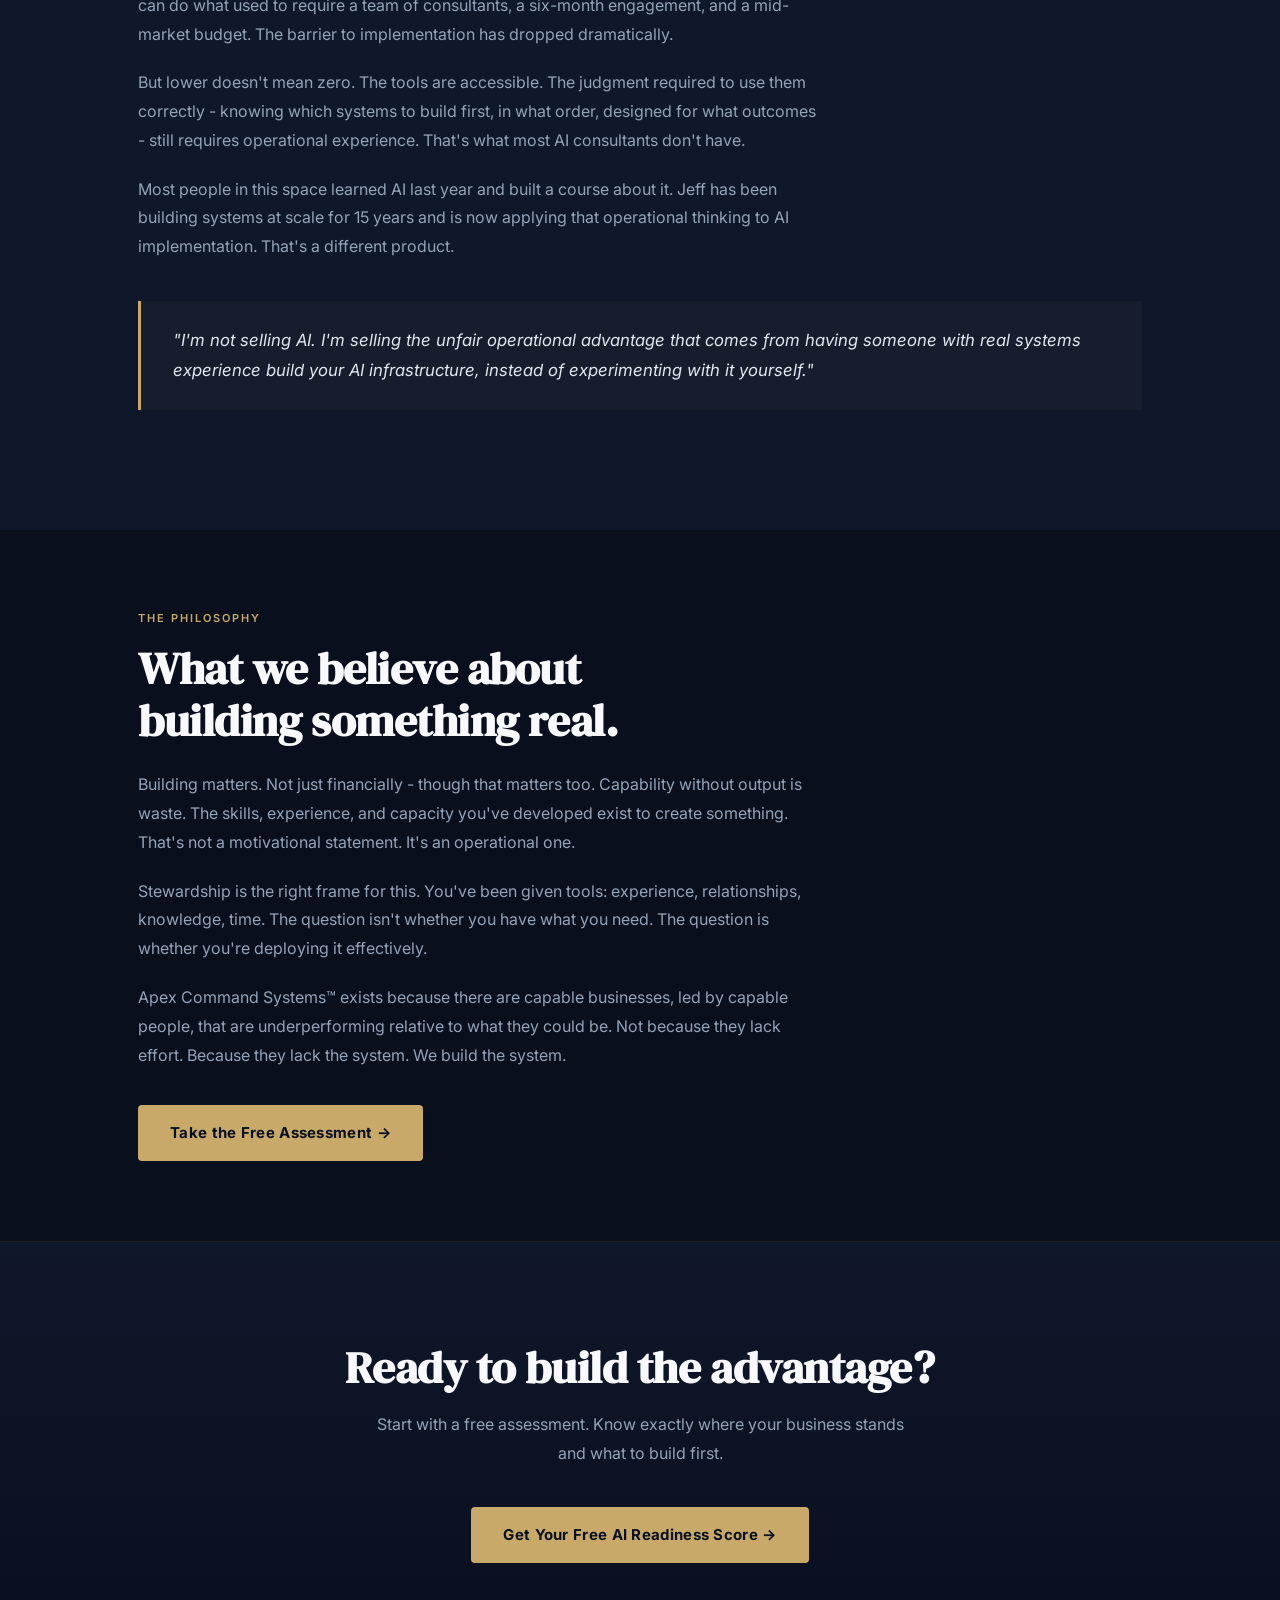
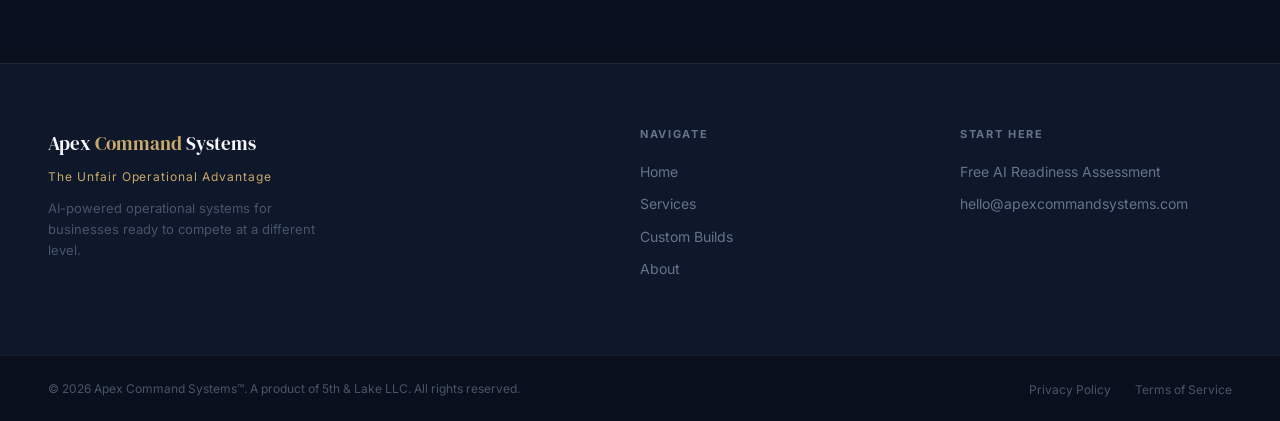
==== commit 68344a81: "Add Custom Organizational Systems page + nav update" ====
--- a/about.html
+++ b/about.html
@@ -19,6 +19,7 @@
     <div class="nav-links" id="navLinks">
       <a href="/#methodology">The Method</a>
       <a href="/services.html">Services</a>
+      <a href="/custom-build.html">Custom Builds</a>
       <a href="/about.html">About</a>
       <a href="https://solomonapex.com/wealth-builder.html" target="_blank">Newsletter</a>
       <a href="/assessment.html" class="nav-cta">Free Assessment</a>
@@ -79,6 +80,7 @@
       <h4>Navigate</h4>
       <a href="/">Home</a>
       <a href="/services.html">Services</a>
+      <a href="/custom-build.html">Custom Builds</a>
       <a href="/about.html">About</a>
     </div>
     <div class="footer-col">
